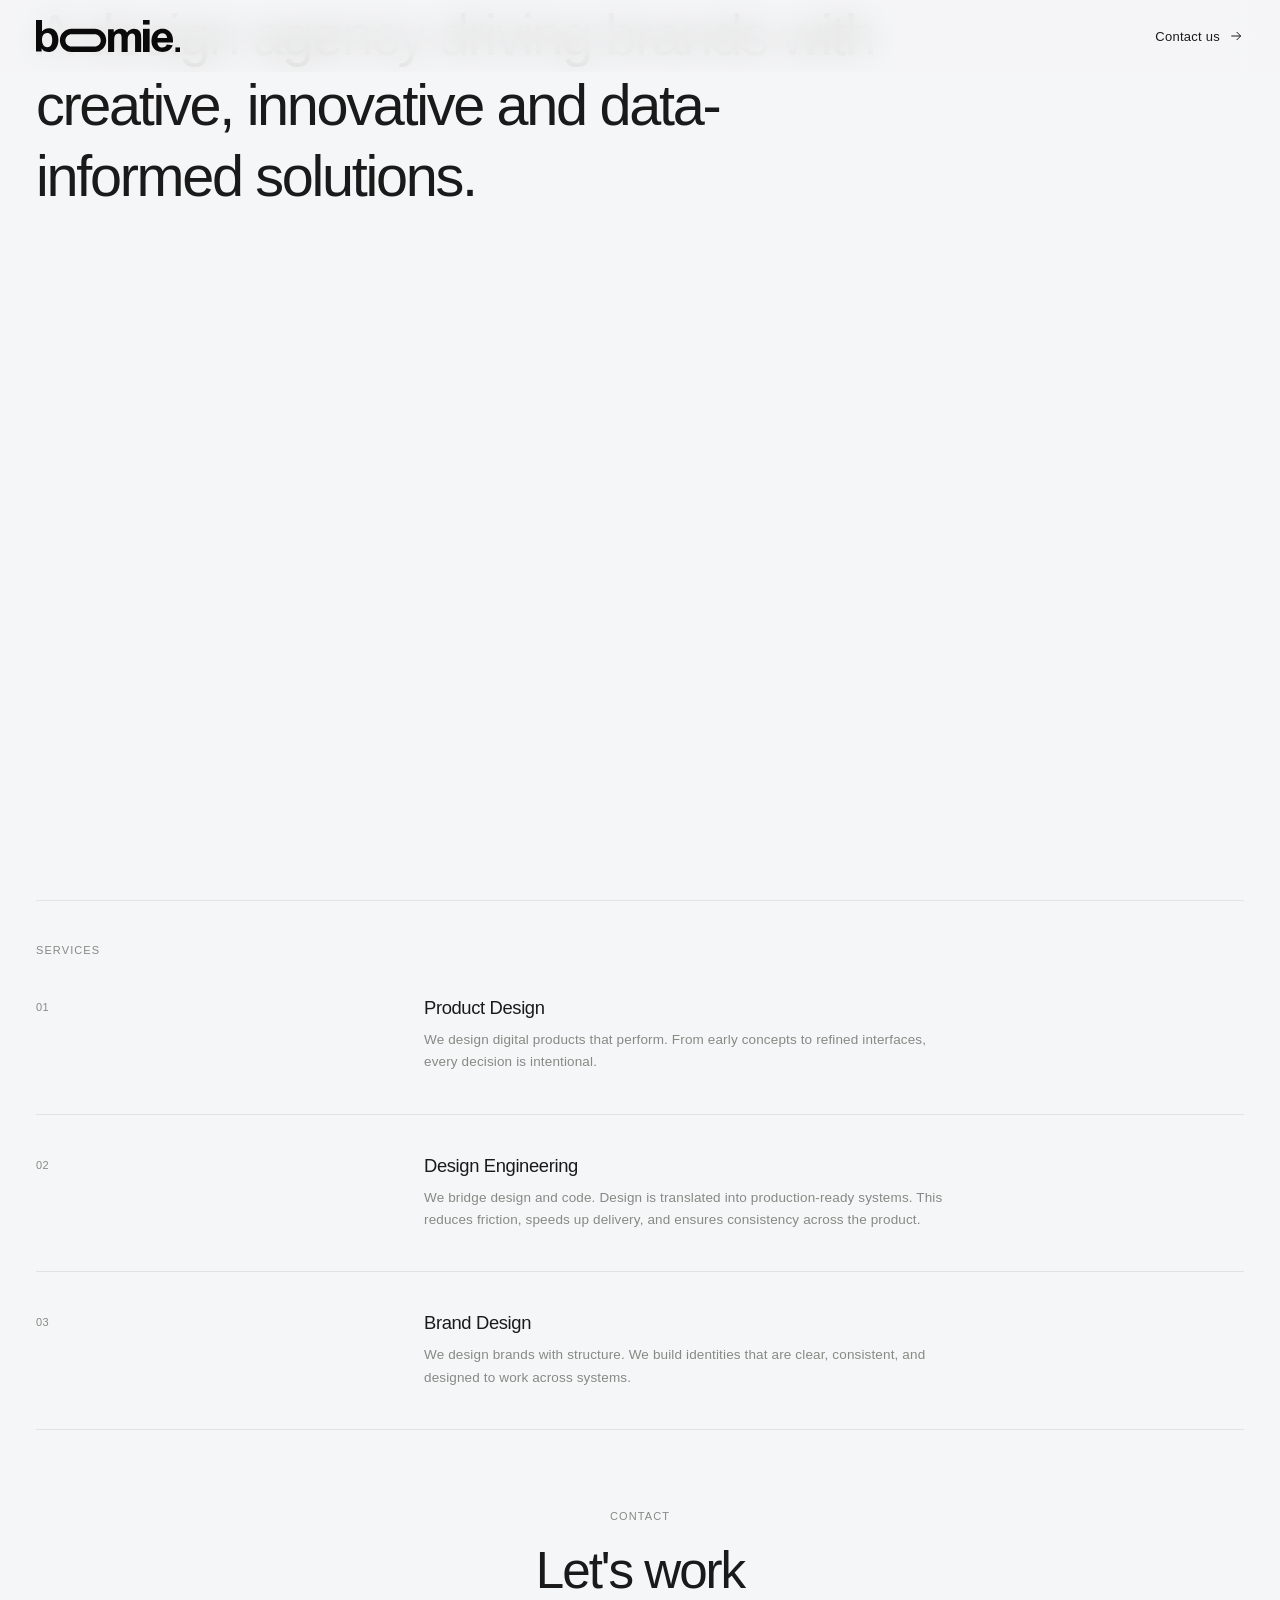
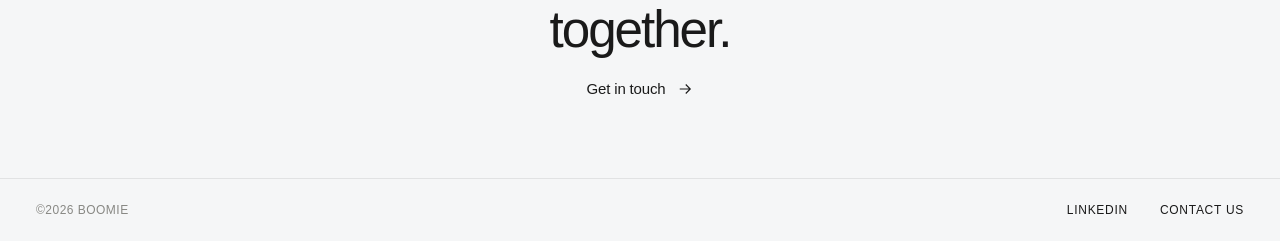
==== index.html @ fd3deb71 "Update hero section alignment and text alignment Changed hero section alignment and text position." ====
<!DOCTYPE html>
<html lang="en">
<head>
  <meta charset="UTF-8" />
  <meta name="viewport" content="width=device-width, initial-scale=1.0" />
  <title>BOOMIE</title>
  <link rel="preconnect" href="https://fonts.googleapis.com" />
  <link rel="preconnect" href="https://fonts.gstatic.com" crossorigin />
  <link href="https://fonts.google.com/share?selection.family=Geist:ital,wght@0,100..900;1,100..900" rel="stylesheet" />
  <style>
*, *::before, *::after { box-sizing: border-box; margin: 0; padding: 0; }
:root {
  --color-bg: #F5F6F7;
  --color-text: #1a1a1a;
  --color-muted: #888884;
  --color-link: #1a1a1a;
  --color-link-hover: #555;
  --color-divider: rgba(0,0,0,0.08);
  --font: 'Geist', sans-serif;
  --ease-out: cubic-bezier(0.22, 1, 0.36, 1);
}
html { scroll-behavior: smooth; }
body {
  background: var(--color-bg);
  color: var(--color-text);
  font-family: var(--font);
  font-size: 14px;
  letter-spacing: 0.01em;
  display: flex;
  flex-direction: column;
  min-height: 100vh;
  -webkit-font-smoothing: antialiased;
}

/* ── Header ── */
.header {
  position: fixed; top: 0; left: 0; right: 0;
  padding: 20px 36px;
  z-index: 100;
  display: flex; justify-content: space-between; align-items: center;
  background: rgba(245, 246, 247, 0.7);
  backdrop-filter: blur(16px) saturate(180%);
  -webkit-backdrop-filter: blur(16px) saturate(180%);
  
  opacity: 0; transform: translateY(-8px);
  animation: fadeUp 0.7s var(--ease-out) 0.1s forwards;
  transition: background 0.3s ease, box-shadow 0.3s ease;
}
.header.scrolled {
  background: rgba(245, 246, 247, 0.85);
  
}
.header__brand { display: flex; flex-direction: row; align-items: center; gap: 10px; }
.header__logo { display: block; flex-shrink: 0; width: 26px; height: 26px; object-fit: contain; }
.header__text { display: flex; flex-direction: column; line-height: 1.25; }
.header__name { font-weight: 500; font-size: 13px; letter-spacing: 0.08em; }
.header__subtitle { font-weight: 300; font-size: 11px; color: var(--color-muted); letter-spacing: 0.04em; }
.header__cta {
  display: inline-flex; align-items: center; gap: 8px;
  color: var(--color-link); text-decoration: none;
  font-weight: 400; font-size: 13px;
  letter-spacing: 0.02em; position: relative;
  transition: gap 0.3s var(--ease-out), color 0.2s;
}
.header__cta::after {
  content: ''; position: absolute; bottom: -2px; left: 0;
  width: 0; height: 1px; background: var(--color-text);
  transition: width 0.35s var(--ease-out);
}
.header__cta:hover::after { width: 100%; }
.header__cta:hover { gap: 14px; color: var(--color-link-hover); }
.header__cta:hover .header__arrow { transform: translateX(4px); }
.header__arrow { width: 16px; height: 16px; stroke-width: 1.5; transition: transform 0.3s var(--ease-out); }

/* ── Hero ── */
.hero {
  display: flex; align-items: bottom;
  justify-content: left; padding: 0 36px; text-align: left;
  min-height: 100vh;
}
.hero__content { max-width: 860px; }
.hero__headline {
  font-family: var(--font);
  font-size: clamp(2rem, 4.5vw, 3.6rem);
  line-height: 1.22;
  letter-spacing: -0.04em;
  opacity: 0; transform: translateY(20px);
  will-change: opacity, transform;
}
.hero__headline.visible { animation: fadeUp 0.9s var(--ease-out) forwards; }
.hero__line { display: inline; }
.hero__line--muted { color: var(--color-muted); }
.hero__line--bold { color: var(--color-text); }

/* ── Services ── */
.services { padding: 0 36px 80px; }
.services__header {
  padding: 40px 0 0;
  border-top: 1px solid var(--color-divider);
  margin-bottom: 0;
}
.services__title {
  font-size: 11px; font-weight: 500; letter-spacing: 0.1em;
  text-transform: uppercase; color: var(--color-muted);
}
.services__list { display: flex; flex-direction: column; }
.service {
  display: grid;
  grid-template-columns: 2fr 5fr;
  gap: 0 60px;
  padding: 40px 0;
  border-bottom: 1px solid var(--color-divider);
  opacity: 0; transform: translateY(16px);
  transition: opacity 0.7s var(--ease-out), transform 0.7s var(--ease-out);
}
.service.visible { opacity: 1; transform: translateY(0); }
.service__number { font-size: 11px; color: var(--color-muted); font-weight: 300; letter-spacing: 0.04em; padding-top: 4px; }
.service__name { font-size: 1.15rem; font-weight: 500; letter-spacing: -0.02em; color: var(--color-text); margin-bottom: 10px; line-height: 1.2; }
.service__desc { font-size: 13.5px; font-weight: 300; color: var(--color-muted); line-height: 1.65; max-width: 520px; }

/* ── Contact Section ── */
.contact {
  padding: 0px 36px 80px;
  display: flex;
  flex-direction: column;
  align-items: center;
  text-align: center;
  gap: 20px;
  opacity: 0; transform: translateY(20px);
  transition: opacity 0.8s var(--ease-out), transform 0.8s var(--ease-out);
}
.contact.visible { opacity: 1; transform: translateY(0); }
.contact__label {
  font-size: 11px; font-weight: 500; letter-spacing: 0.1em;
  text-transform: uppercase; color: var(--color-muted);
}
.contact__heading {
  font-size: clamp(2rem, 4vw, 3.2rem);
  font-weight: 400; letter-spacing: -0.04em;
  line-height: 1.15; color: var(--color-text);
}


.contact__detail {
  font-size: 13px; font-weight: 300; color: var(--color-muted);
  letter-spacing: 0.01em;
}
.contact__detail a {
  color: var(--color-muted); text-decoration: none;
  transition: color 0.2s;
}
.contact__detail a:hover { color: var(--color-text); }
.contact__cta {
  display: inline-flex; align-items: center; gap: 10px;
  color: var(--color-link); text-decoration: none;
  font-weight: 400; font-size: 15px;
  letter-spacing: -0.01em; position: relative;
  transition: gap 0.3s var(--ease-out), color 0.2s;
  align-self: center;
}
.contact__cta::after {
  content: ''; position: absolute; bottom: -2px; left: 0;
  width: 0; height: 1px; background: var(--color-text);
  transition: width 0.35s var(--ease-out);
}
.contact__cta:hover::after { width: 100%; }
.contact__cta:hover { gap: 16px; color: var(--color-link-hover); }
.contact__cta:hover .contact__arrow { transform: translateX(4px); }
.contact__arrow { width: 18px; height: 18px; stroke-width: 1.5; transition: transform 0.3s var(--ease-out); }

/* ── Footer ── */
.footer {
  display: flex; justify-content: space-between; align-items: center;
  padding: 24px 36px;
  border-top: 1px solid var(--color-divider);
  opacity: 0;
  animation: fadeUp 0.7s var(--ease-out) 1.2s forwards;
}
.footer__copy { font-size: 12px; color: var(--color-muted); font-weight: 300; letter-spacing: 0.04em; }
.footer__nav { display: flex; gap: 32px; }
.footer__link {
  font-size: 12px; font-weight: 400; letter-spacing: 0.06em;
  text-transform: uppercase; color: var(--color-text);
  text-decoration: none; position: relative; transition: color 0.2s;
}
.footer__link::after {
  content: ''; position: absolute; bottom: -2px; left: 0;
  width: 0; height: 1px; background: var(--color-text);
  transition: width 0.3s var(--ease-out);
}
.footer__link:hover::after { width: 100%; }
.footer__link:hover { color: var(--color-link-hover); }

@keyframes fadeUp { to { opacity: 1; transform: translateY(0); } }

@media (max-width: 700px) {
  .header { padding: 16px 24px; }
  .hero { padding: 0 24px; }
  .services { padding: 0 24px 60px; }
  .service { grid-template-columns: 1fr; gap: 8px; }
  .contact { padding: 60px 24px; }
  .footer { padding: 20px 24px; flex-direction: column; gap: 16px; align-items: flex-start; }
}
  </style>
</head>
<body>

  <header class="header" id="header">
    <div class="header__brand">
<svg width="144" height="32" viewBox="0 0 144 32" fill="none" xmlns="http://www.w3.org/2000/svg">
<path d="M6.11669 11.2461C7.89089 9.20009 10.0943 8.17706 12.727 8.17706C14.6014 8.17706 16.2683 8.64922 17.7277 9.59356C19.2014 10.5236 20.3461 11.8685 21.1616 13.6284C21.9915 15.3883 22.4064 17.463 22.4064 19.8524C22.4064 22.2991 21.9843 24.4453 21.1402 26.2911C20.3103 28.1225 19.1656 29.5318 17.7062 30.5191C16.2468 31.5064 14.6085 32 12.7914 32C11.2032 32 9.84394 31.7281 8.71361 31.1844C7.59758 30.6407 6.59601 29.7322 5.70892 28.4587H5.62307V31.4634H0V0H6.03085V11.2461H6.11669ZM11.0959 12.9846C10.0943 12.9846 9.20724 13.2421 8.4346 13.7572C7.66196 14.2723 7.06103 15.0306 6.63178 16.0322C6.20254 17.0194 5.98792 18.207 5.98792 19.5949C5.98792 22.0845 6.46009 23.9732 7.40442 25.2609C8.34875 26.5486 9.65794 27.1925 11.332 27.1925C12.3192 27.1925 13.1777 26.9206 13.9074 26.3769C14.6515 25.8332 15.2238 25.032 15.6244 23.9732C16.025 22.9144 16.2253 21.6409 16.2253 20.1529C16.2253 17.8493 15.7889 16.0823 14.9162 14.8518C14.0434 13.607 12.7699 12.9846 11.0959 12.9846Z" fill="#0B0A0A"/>
<path d="M97.8251 8.82739C100.224 8.82739 102.045 9.5037 103.288 10.8563C104.546 12.1947 105.174 14.3233 105.174 17.2421V31.9998H99.0825V17.3489C99.0825 16.0959 98.8296 15.1277 98.3238 14.4443C97.8179 13.7609 97.0447 13.4192 96.0041 13.4192C95.137 13.4192 94.3782 13.6683 93.7279 14.1667C93.0775 14.6507 92.5717 15.3555 92.2103 16.281C91.849 17.2065 91.6684 18.317 91.6684 19.6127V31.9998H85.5767V17.6692C85.5767 16.3308 85.3526 15.2915 84.9046 14.5511C84.4566 13.7965 83.6834 13.4192 82.585 13.4192C79.6367 13.4192 78.1625 15.4837 78.1625 19.6127V31.9998H72.0708V9.33996H77.7506V12.2232H77.794C78.6756 11.0841 79.6728 10.237 80.7857 9.68167C81.8985 9.11215 83.1992 8.82739 84.6878 8.82739C87.5783 8.82739 89.6812 10.0163 90.9963 12.394C91.9647 11.1838 93.0125 10.2868 94.1398 9.70303C95.2815 9.11927 96.51 8.82739 97.8251 8.82739Z" fill="#0B0A0A"/>
<path d="M126.119 27.5114C127.358 27.5114 128.374 27.2331 129.167 26.6764C129.974 26.1058 130.531 25.3543 130.837 24.4218L136.683 25.3403C135.903 27.4975 134.637 29.1467 132.883 30.288C131.13 31.4292 128.979 31.9998 126.432 31.9998C124.039 31.9998 122.021 31.5266 120.378 30.5802C118.736 29.6338 117.504 28.3047 116.683 26.5929C115.862 24.8671 115.452 22.8491 115.452 20.5389C115.452 18.4095 115.876 16.4541 116.725 14.6727C117.588 12.8913 118.841 11.4717 120.483 10.414C122.125 9.35625 124.08 8.82739 126.349 8.82739C128.506 8.82739 130.378 9.28667 131.965 10.2052C133.565 11.1098 134.804 12.4459 135.681 14.2134C136.557 15.967 136.996 18.0894 136.996 20.5806V22.3759H121.422C121.561 24.0182 122.042 25.2847 122.863 26.1754C123.684 27.0661 124.769 27.5114 126.119 27.5114ZM121.443 18.0964H131.15C131.011 16.5515 130.524 15.3686 129.689 14.5474C128.854 13.7263 127.748 13.3157 126.37 13.3157C125.062 13.3157 123.955 13.7402 123.051 14.5892C122.146 15.4242 121.61 16.5933 121.443 18.0964Z" fill="#0B0A0A"/>
<path d="M58.6556 26.4826V31.9998H35.4832V26.4826H58.6556ZM64.7245 20.4136C64.7245 17.0618 62.0074 14.3446 58.6556 14.3446H35.4832C32.1314 14.3446 29.4142 17.0618 29.4142 20.4136C29.4142 23.7654 32.1314 26.4826 35.4832 26.4826V31.9998C29.0843 31.9998 23.897 26.8125 23.897 20.4136C23.897 14.0147 29.0843 8.82739 35.4832 8.82739H58.6556C65.0545 8.82739 70.2418 14.0147 70.2418 20.4136C70.2418 26.8125 65.0545 31.9998 58.6556 31.9998V26.4826C62.0074 26.4826 64.7245 23.7654 64.7245 20.4136Z" fill="#0B0A0A"/>
<path d="M139.428 27.4285V31.9999H144V27.4285H139.428Z" fill="#0B0A0A"/>
<path d="M107.003 32V8.82759H113.623V32H107.003Z" fill="#0B0A0A"/>
<path d="M106.971 0V4.57143H113.6V0H106.971Z" fill="#0B0A0A"/>
</svg>
    </div>
    <a class="header__cta" href="mailto:hello@boomieagency.com">
      <span>Contact us</span>
      <svg class="header__arrow" viewBox="0 0 24 24" fill="none" stroke="currentColor">
        <path d="M5 12h14M13 6l6 6-6 6"/>
      </svg>
    </a>
  </header>

  <main class="hero" id="hero">
    <div class="hero__content">
      <p class="hero__headline">
        <span class="hero__line hero__line--muted">A design agency driving brands with </span><span class="hero__line hero__line--bold">creative, innovative and data-informed solutions.</span>
      </p>
    </div>
  </main>

  <section class="services">
    <div class="services__header">
      <span class="services__title">Services</span>
    </div>
    <div class="services__list">
      <div class="service">
        <span class="service__number">01</span>
        <div class="service__body">
          <h3 class="service__name">Product Design</h3>
          <p class="service__desc">We design digital products that perform. From early concepts to refined interfaces, every decision is intentional.</p>
        </div>
      </div>
      <div class="service">
        <span class="service__number">02</span>
        <div class="service__body">
          <h3 class="service__name">Design Engineering</h3>
          <p class="service__desc">We bridge design and code. Design is translated into production-ready systems. This reduces friction, speeds up delivery, and ensures consistency across the product.</p>
        </div>
      </div>
      <div class="service">
        <span class="service__number">03</span>
        <div class="service__body">
          <h3 class="service__name">Brand Design</h3>
          <p class="service__desc">We design brands with structure. We build identities that are clear, consistent, and designed to work across systems.</p>
        </div>
      </div>
    </div>
  </section>

  <section class="contact" id="contact">
    <p class="contact__label">Contact</p>
    <h2 class="contact__heading">Let's work<br>together.</h2>
    <a class="contact__cta" href="mailto:hello@boomieagency.com">
      <span>Get in touch</span>
      <svg class="contact__arrow" viewBox="0 0 24 24" fill="none" stroke="currentColor">
        <path d="M5 12h14M13 6l6 6-6 6"/>
      </svg>
    </a>
  </section>

  <footer class="footer">
    <span class="footer__copy">©2026 BOOMIE</span>
    <nav class="footer__nav">
      <a href="https://www.linkedin.com/company/boomie-agency/" class="footer__link">LinkedIn</a>
      <a href="mailto:hello@boomieagency.com" class="footer__link">Contact Us</a>
    </nav>
  </footer>

  <script>
document.addEventListener('DOMContentLoaded', () => {
  // Hero headline
  const headline = document.querySelector('.hero__headline');
  setTimeout(() => headline.classList.add('visible'), 300);

  // Hero tilt
  const hero = document.getElementById('hero');
  const content = hero.querySelector('.hero__content');
  hero.addEventListener('mousemove', (e) => {
    const rect = hero.getBoundingClientRect();
    const dx = (e.clientX - (rect.left + rect.width/2)) / (rect.width/2);
    const dy = (e.clientY - (rect.top + rect.height/2)) / (rect.height/2);
    content.style.transform = `perspective(1200px) rotateX(${dy * -1.5}deg) rotateY(${dx * 1.5}deg)`;
  });
  hero.addEventListener('mouseleave', () => {
    content.style.transition = 'transform 0.6s cubic-bezier(0.22,1,0.36,1)';
    content.style.transform = 'perspective(1200px) rotateX(0deg) rotateY(0deg)';
  });
  hero.addEventListener('mouseenter', () => { content.style.transition = 'transform 0.1s linear'; });

  // Header scroll effect
  const header = document.getElementById('header');
  window.addEventListener('scroll', () => {
    header.classList.toggle('scrolled', window.scrollY > 20);
  });

  // Scroll reveal for services and contact
  const reveals = document.querySelectorAll('.service, .contact');
  const observer = new IntersectionObserver((entries) => {
    entries.forEach((entry, i) => {
      if (entry.isIntersecting) {
        setTimeout(() => entry.target.classList.add('visible'), i * 120);
        observer.unobserve(entry.target);
      }
    });
  }, { threshold: 0.12 });
  reveals.forEach(el => observer.observe(el));
});
  </script>
</body>
</html>
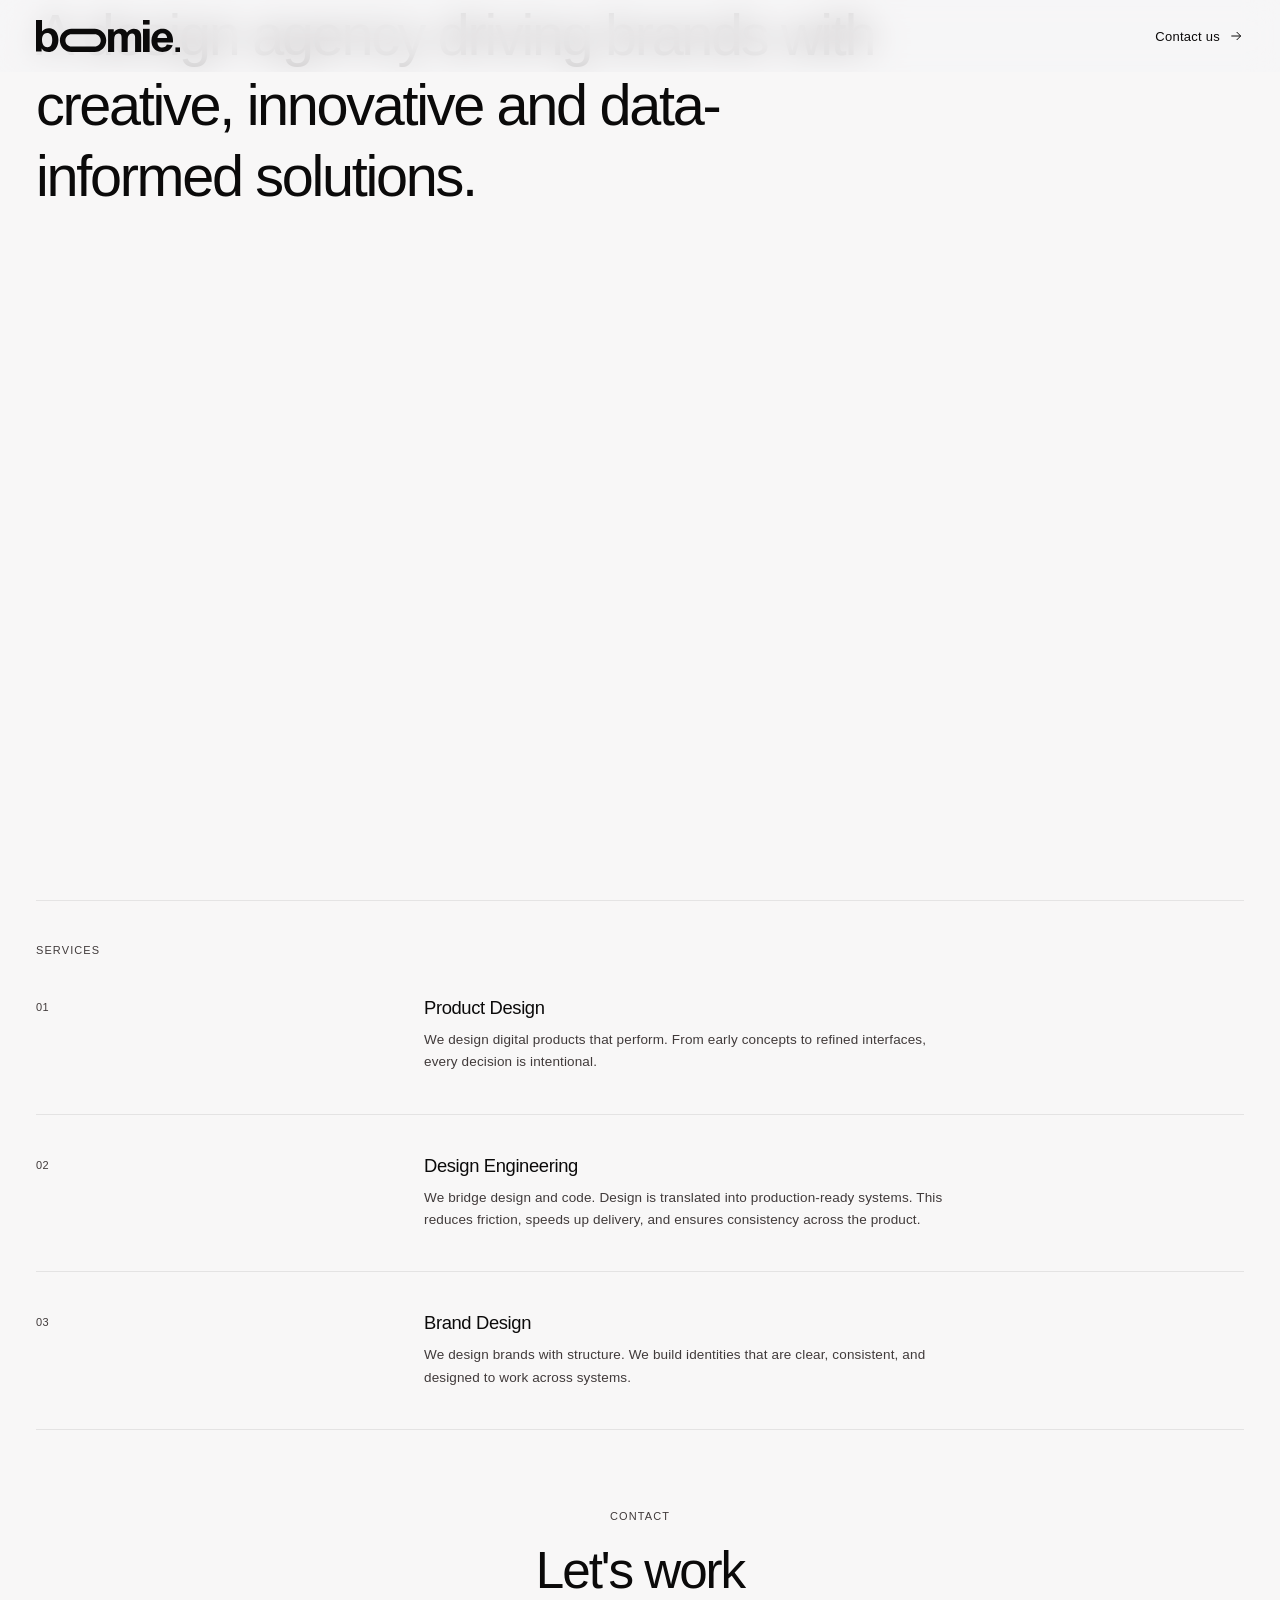
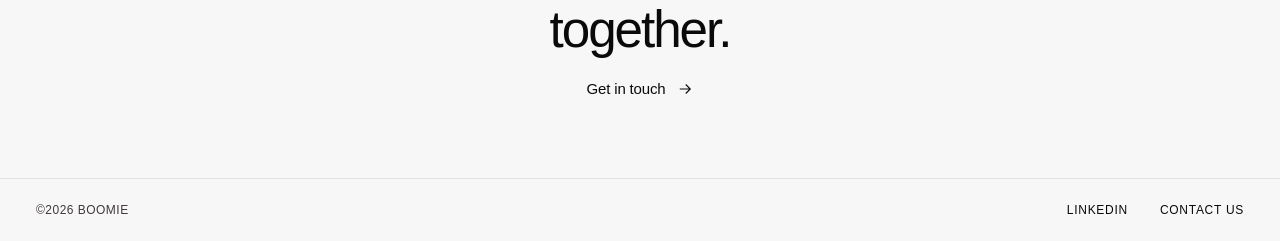
==== commit 78eb3381: "Refactor color variables and hero alignment Updated CSS variables for background, text, and link col" ====
--- a/index.html
+++ b/index.html
@@ -10,11 +10,11 @@
   <style>
 *, *::before, *::after { box-sizing: border-box; margin: 0; padding: 0; }
 :root {
-  --color-bg: #F5F6F7;
-  --color-text: #1a1a1a;
-  --color-muted: #888884;
-  --color-link: #1a1a1a;
-  --color-link-hover: #555;
+  --color-bg: #F8F7F7;
+  --color-text: #0B0A0A;
+  --color-muted: #403A3A;
+  --color-link: #0B0A0A;
+  --color-link-hover: #403A3A;
   --color-divider: rgba(0,0,0,0.08);
   --font: 'Geist', sans-serif;
   --ease-out: cubic-bezier(0.22, 1, 0.36, 1);
@@ -74,8 +74,8 @@
 
 /* ── Hero ── */
 .hero {
-  display: flex; align-items: bottom;
-  justify-content: left; padding: 0 36px; text-align: left;
+  display: flex; align-items: bottom-left;
+  justify-content: bottom-left; padding: 0 36px; text-align: left;
   min-height: 100vh;
 }
 .hero__content { max-width: 860px; }
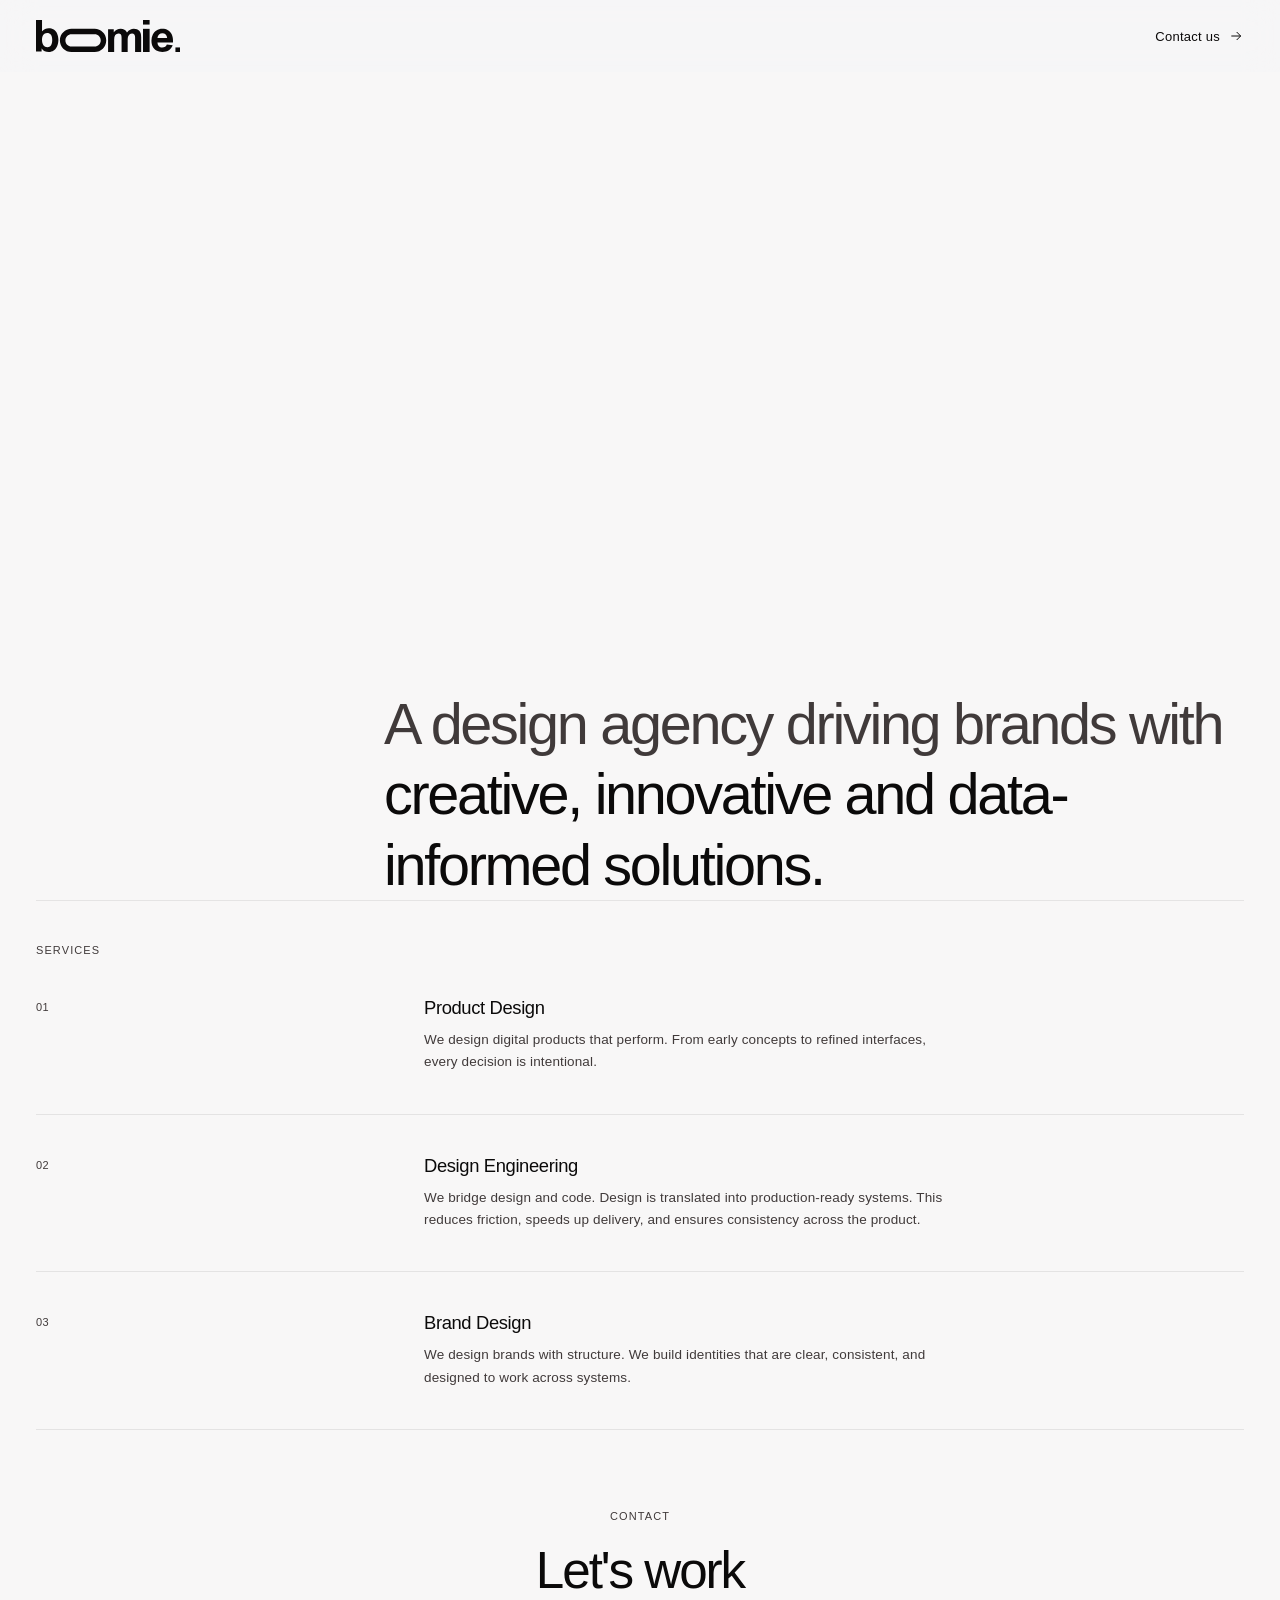
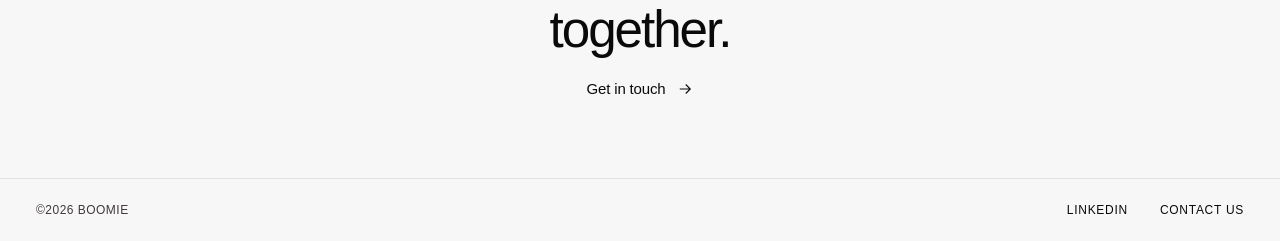
==== commit 0a2be0f2: "Adjust hero alignment and justification styles" ====
--- a/index.html
+++ b/index.html
@@ -74,8 +74,8 @@
 
 /* ── Hero ── */
 .hero {
-  display: flex; align-items: bottom-left;
-  justify-content: bottom-left; padding: 0 36px; text-align: left;
+  display: flex; align-items: flex-end;
+  justify-content: flex-end; padding: 0 36px; text-align: left;
   min-height: 100vh;
 }
 .hero__content { max-width: 860px; }
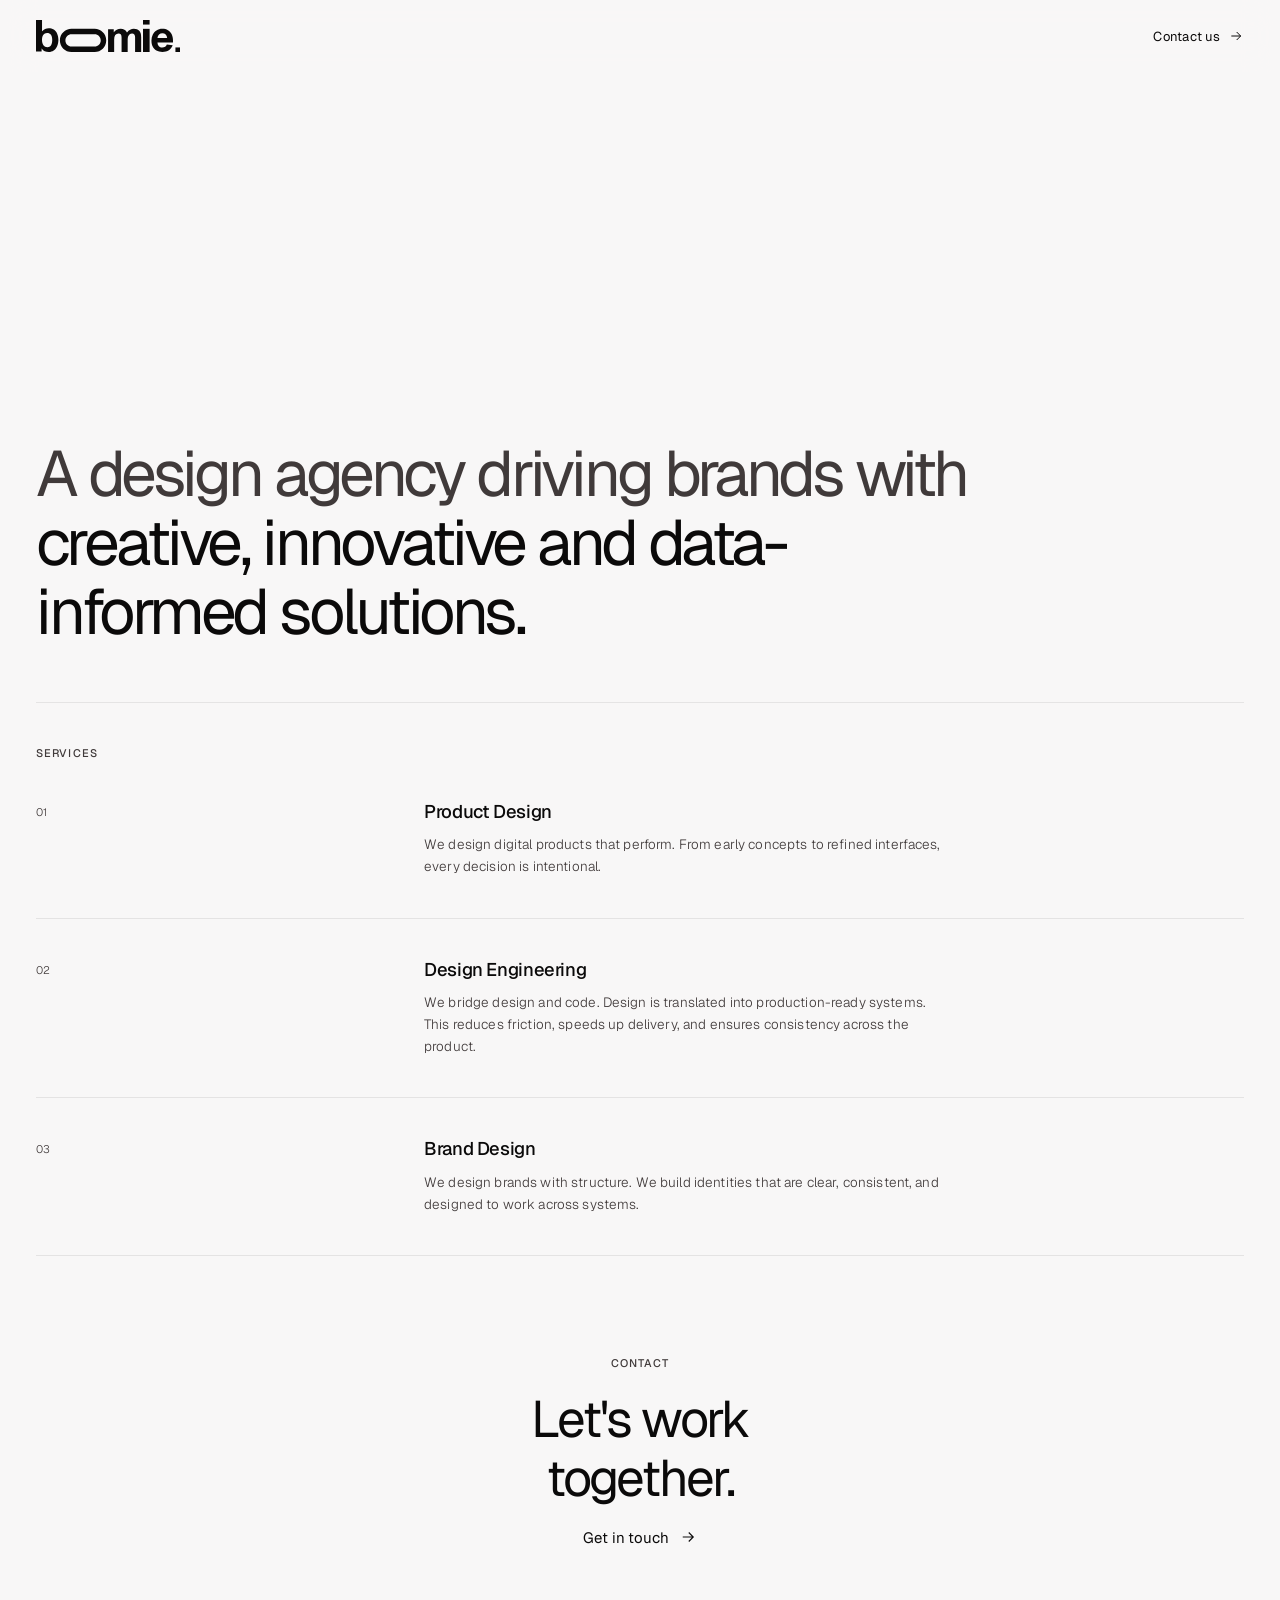
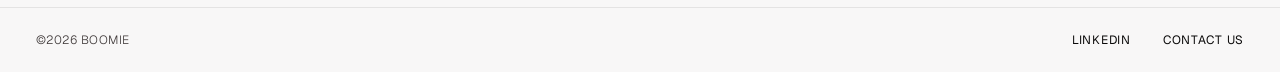
==== commit 659897f8: "Fixes" ====
--- a/index.html
+++ b/index.html
@@ -6,202 +6,8 @@
   <title>BOOMIE</title>
   <link rel="preconnect" href="https://fonts.googleapis.com" />
   <link rel="preconnect" href="https://fonts.gstatic.com" crossorigin />
-  <link href="https://fonts.google.com/share?selection.family=Geist:ital,wght@0,100..900;1,100..900" rel="stylesheet" />
-  <style>
-*, *::before, *::after { box-sizing: border-box; margin: 0; padding: 0; }
-:root {
-  --color-bg: #F8F7F7;
-  --color-text: #0B0A0A;
-  --color-muted: #403A3A;
-  --color-link: #0B0A0A;
-  --color-link-hover: #403A3A;
-  --color-divider: rgba(0,0,0,0.08);
-  --font: 'Geist', sans-serif;
-  --ease-out: cubic-bezier(0.22, 1, 0.36, 1);
-}
-html { scroll-behavior: smooth; }
-body {
-  background: var(--color-bg);
-  color: var(--color-text);
-  font-family: var(--font);
-  font-size: 14px;
-  letter-spacing: 0.01em;
-  display: flex;
-  flex-direction: column;
-  min-height: 100vh;
-  -webkit-font-smoothing: antialiased;
-}
-
-/* ── Header ── */
-.header {
-  position: fixed; top: 0; left: 0; right: 0;
-  padding: 20px 36px;
-  z-index: 100;
-  display: flex; justify-content: space-between; align-items: center;
-  background: rgba(245, 246, 247, 0.7);
-  backdrop-filter: blur(16px) saturate(180%);
-  -webkit-backdrop-filter: blur(16px) saturate(180%);
-  
-  opacity: 0; transform: translateY(-8px);
-  animation: fadeUp 0.7s var(--ease-out) 0.1s forwards;
-  transition: background 0.3s ease, box-shadow 0.3s ease;
-}
-.header.scrolled {
-  background: rgba(245, 246, 247, 0.85);
-  
-}
-.header__brand { display: flex; flex-direction: row; align-items: center; gap: 10px; }
-.header__logo { display: block; flex-shrink: 0; width: 26px; height: 26px; object-fit: contain; }
-.header__text { display: flex; flex-direction: column; line-height: 1.25; }
-.header__name { font-weight: 500; font-size: 13px; letter-spacing: 0.08em; }
-.header__subtitle { font-weight: 300; font-size: 11px; color: var(--color-muted); letter-spacing: 0.04em; }
-.header__cta {
-  display: inline-flex; align-items: center; gap: 8px;
-  color: var(--color-link); text-decoration: none;
-  font-weight: 400; font-size: 13px;
-  letter-spacing: 0.02em; position: relative;
-  transition: gap 0.3s var(--ease-out), color 0.2s;
-}
-.header__cta::after {
-  content: ''; position: absolute; bottom: -2px; left: 0;
-  width: 0; height: 1px; background: var(--color-text);
-  transition: width 0.35s var(--ease-out);
-}
-.header__cta:hover::after { width: 100%; }
-.header__cta:hover { gap: 14px; color: var(--color-link-hover); }
-.header__cta:hover .header__arrow { transform: translateX(4px); }
-.header__arrow { width: 16px; height: 16px; stroke-width: 1.5; transition: transform 0.3s var(--ease-out); }
-
-/* ── Hero ── */
-.hero {
-  display: flex; align-items: flex-end;
-  justify-content: flex-end; padding: 0 36px; text-align: left;
-  min-height: 100vh;
-}
-.hero__content { max-width: 860px; }
-.hero__headline {
-  font-family: var(--font);
-  font-size: clamp(2rem, 4.5vw, 3.6rem);
-  line-height: 1.22;
-  letter-spacing: -0.04em;
-  opacity: 0; transform: translateY(20px);
-  will-change: opacity, transform;
-}
-.hero__headline.visible { animation: fadeUp 0.9s var(--ease-out) forwards; }
-.hero__line { display: inline; }
-.hero__line--muted { color: var(--color-muted); }
-.hero__line--bold { color: var(--color-text); }
-
-/* ── Services ── */
-.services { padding: 0 36px 80px; }
-.services__header {
-  padding: 40px 0 0;
-  border-top: 1px solid var(--color-divider);
-  margin-bottom: 0;
-}
-.services__title {
-  font-size: 11px; font-weight: 500; letter-spacing: 0.1em;
-  text-transform: uppercase; color: var(--color-muted);
-}
-.services__list { display: flex; flex-direction: column; }
-.service {
-  display: grid;
-  grid-template-columns: 2fr 5fr;
-  gap: 0 60px;
-  padding: 40px 0;
-  border-bottom: 1px solid var(--color-divider);
-  opacity: 0; transform: translateY(16px);
-  transition: opacity 0.7s var(--ease-out), transform 0.7s var(--ease-out);
-}
-.service.visible { opacity: 1; transform: translateY(0); }
-.service__number { font-size: 11px; color: var(--color-muted); font-weight: 300; letter-spacing: 0.04em; padding-top: 4px; }
-.service__name { font-size: 1.15rem; font-weight: 500; letter-spacing: -0.02em; color: var(--color-text); margin-bottom: 10px; line-height: 1.2; }
-.service__desc { font-size: 13.5px; font-weight: 300; color: var(--color-muted); line-height: 1.65; max-width: 520px; }
-
-/* ── Contact Section ── */
-.contact {
-  padding: 0px 36px 80px;
-  display: flex;
-  flex-direction: column;
-  align-items: center;
-  text-align: center;
-  gap: 20px;
-  opacity: 0; transform: translateY(20px);
-  transition: opacity 0.8s var(--ease-out), transform 0.8s var(--ease-out);
-}
-.contact.visible { opacity: 1; transform: translateY(0); }
-.contact__label {
-  font-size: 11px; font-weight: 500; letter-spacing: 0.1em;
-  text-transform: uppercase; color: var(--color-muted);
-}
-.contact__heading {
-  font-size: clamp(2rem, 4vw, 3.2rem);
-  font-weight: 400; letter-spacing: -0.04em;
-  line-height: 1.15; color: var(--color-text);
-}
-
-
-.contact__detail {
-  font-size: 13px; font-weight: 300; color: var(--color-muted);
-  letter-spacing: 0.01em;
-}
-.contact__detail a {
-  color: var(--color-muted); text-decoration: none;
-  transition: color 0.2s;
-}
-.contact__detail a:hover { color: var(--color-text); }
-.contact__cta {
-  display: inline-flex; align-items: center; gap: 10px;
-  color: var(--color-link); text-decoration: none;
-  font-weight: 400; font-size: 15px;
-  letter-spacing: -0.01em; position: relative;
-  transition: gap 0.3s var(--ease-out), color 0.2s;
-  align-self: center;
-}
-.contact__cta::after {
-  content: ''; position: absolute; bottom: -2px; left: 0;
-  width: 0; height: 1px; background: var(--color-text);
-  transition: width 0.35s var(--ease-out);
-}
-.contact__cta:hover::after { width: 100%; }
-.contact__cta:hover { gap: 16px; color: var(--color-link-hover); }
-.contact__cta:hover .contact__arrow { transform: translateX(4px); }
-.contact__arrow { width: 18px; height: 18px; stroke-width: 1.5; transition: transform 0.3s var(--ease-out); }
-
-/* ── Footer ── */
-.footer {
-  display: flex; justify-content: space-between; align-items: center;
-  padding: 24px 36px;
-  border-top: 1px solid var(--color-divider);
-  opacity: 0;
-  animation: fadeUp 0.7s var(--ease-out) 1.2s forwards;
-}
-.footer__copy { font-size: 12px; color: var(--color-muted); font-weight: 300; letter-spacing: 0.04em; }
-.footer__nav { display: flex; gap: 32px; }
-.footer__link {
-  font-size: 12px; font-weight: 400; letter-spacing: 0.06em;
-  text-transform: uppercase; color: var(--color-text);
-  text-decoration: none; position: relative; transition: color 0.2s;
-}
-.footer__link::after {
-  content: ''; position: absolute; bottom: -2px; left: 0;
-  width: 0; height: 1px; background: var(--color-text);
-  transition: width 0.3s var(--ease-out);
-}
-.footer__link:hover::after { width: 100%; }
-.footer__link:hover { color: var(--color-link-hover); }
-
-@keyframes fadeUp { to { opacity: 1; transform: translateY(0); } }
-
-@media (max-width: 700px) {
-  .header { padding: 16px 24px; }
-  .hero { padding: 0 24px; }
-  .services { padding: 0 24px 60px; }
-  .service { grid-template-columns: 1fr; gap: 8px; }
-  .contact { padding: 60px 24px; }
-  .footer { padding: 20px 24px; flex-direction: column; gap: 16px; align-items: flex-start; }
-}
-  </style>
+  <link href="https://fonts.googleapis.com/css2?family=Geist:wght@100..900&display=swap" rel="stylesheet" />
+  <link rel="stylesheet" href="style.css" />
 </head>
 <body>
 
@@ -280,46 +86,6 @@
       <a href="mailto:hello@boomieagency.com" class="footer__link">Contact Us</a>
     </nav>
   </footer>
-
-  <script>
-document.addEventListener('DOMContentLoaded', () => {
-  // Hero headline
-  const headline = document.querySelector('.hero__headline');
-  setTimeout(() => headline.classList.add('visible'), 300);
-
-  // Hero tilt
-  const hero = document.getElementById('hero');
-  const content = hero.querySelector('.hero__content');
-  hero.addEventListener('mousemove', (e) => {
-    const rect = hero.getBoundingClientRect();
-    const dx = (e.clientX - (rect.left + rect.width/2)) / (rect.width/2);
-    const dy = (e.clientY - (rect.top + rect.height/2)) / (rect.height/2);
-    content.style.transform = `perspective(1200px) rotateX(${dy * -1.5}deg) rotateY(${dx * 1.5}deg)`;
-  });
-  hero.addEventListener('mouseleave', () => {
-    content.style.transition = 'transform 0.6s cubic-bezier(0.22,1,0.36,1)';
-    content.style.transform = 'perspective(1200px) rotateX(0deg) rotateY(0deg)';
-  });
-  hero.addEventListener('mouseenter', () => { content.style.transition = 'transform 0.1s linear'; });
-
-  // Header scroll effect
-  const header = document.getElementById('header');
-  window.addEventListener('scroll', () => {
-    header.classList.toggle('scrolled', window.scrollY > 20);
-  });
-
-  // Scroll reveal for services and contact
-  const reveals = document.querySelectorAll('.service, .contact');
-  const observer = new IntersectionObserver((entries) => {
-    entries.forEach((entry, i) => {
-      if (entry.isIntersecting) {
-        setTimeout(() => entry.target.classList.add('visible'), i * 120);
-        observer.unobserve(entry.target);
-      }
-    });
-  }, { threshold: 0.12 });
-  reveals.forEach(el => observer.observe(el));
-});
-  </script>
+  <script src="main.js"></script>
 </body>
 </html>
--- a/style.css
+++ b/style.css
@@ -0,0 +1,246 @@
+*, *::before, *::after { box-sizing: border-box; margin: 0; padding: 0; }
+
+:root {
+  --color-bg: #F8F7F7;
+  --color-text: #0B0A0A;
+  --color-muted: #403A3A;
+  --color-link: #0B0A0A;
+  --color-link-hover: #403A3A;
+  --color-divider: rgba(0,0,0,0.08);
+  --font: 'Geist', sans-serif;
+  --ease-out: cubic-bezier(0.22, 1, 0.36, 1);
+}
+
+html { scroll-behavior: smooth; }
+
+body {
+  background: var(--color-bg);
+  color: var(--color-text);
+  font-family: var(--font);
+  font-size: 14px;
+  letter-spacing: 0.01em;
+  min-height: 100vh;
+  -webkit-font-smoothing: antialiased;
+}
+
+/* ── Header ── */
+.header {
+  position: fixed;
+  top: 0;
+  left: 0;
+  right: 0;
+  z-index: 100;
+  padding: 20px 36px;
+  display: flex;
+  justify-content: space-between;
+  align-items: center;
+  background: rgba(248, 247, 247, 0.86);
+  backdrop-filter: blur(16px) saturate(180%);
+  -webkit-backdrop-filter: blur(16px) saturate(180%);
+  opacity: 0;
+  transform: translateY(-8px);
+  animation: fadeUp 0.7s var(--ease-out) 0.1s forwards;
+  transition: background 0.3s ease, box-shadow 0.3s ease;
+}
+
+.header.scrolled { background: rgba(248, 247, 247, 0.96); }
+.header__brand { display: flex; align-items: center; gap: 10px; }
+.header__cta {
+  display: inline-flex;
+  align-items: center;
+  gap: 8px;
+  color: var(--color-link);
+  text-decoration: none;
+  font-weight: 400;
+  font-size: 13px;
+  letter-spacing: 0.02em;
+  position: relative;
+  transition: gap 0.3s var(--ease-out), color 0.2s;
+}
+.header__cta::after {
+  content: '';
+  position: absolute;
+  bottom: -2px;
+  left: 0;
+  width: 0;
+  height: 1px;
+  background: var(--color-text);
+  transition: width 0.35s var(--ease-out);
+}
+.header__cta:hover::after { width: 100%; }
+.header__cta:hover { gap: 14px; color: var(--color-link-hover); }
+.header__cta:hover .header__arrow { transform: translateX(4px); }
+.header__arrow { width: 16px; height: 16px; stroke-width: 1.5; transition: transform 0.3s var(--ease-out); }
+
+/* ── Hero ── */
+.hero {
+  min-height: 78vh;
+  display: flex;
+  align-items: flex-end;
+  justify-content: flex-start;
+  padding: 0 36px 56px;
+  text-align: left;
+}
+
+.hero__content {
+  width: 100%;
+  max-width: 980px;
+}
+
+.hero__headline {
+  max-width: 980px;
+  font-family: var(--font);
+  font-size: clamp(2.6rem, 5vw, 5rem);
+  line-height: 1.08;
+  letter-spacing: -0.055em;
+  opacity: 0;
+  transform: translateY(20px);
+  will-change: opacity, transform;
+}
+.hero__headline.visible { animation: fadeUp 0.9s var(--ease-out) forwards; }
+.hero__line { display: inline; }
+.hero__line--muted { color: var(--color-muted); }
+.hero__line--bold { color: var(--color-text); }
+
+/* ── Services ── */
+.services { padding: 0 36px 100px; }
+.services__header {
+  padding: 40px 0 0;
+  border-top: 1px solid var(--color-divider);
+  margin-bottom: 0;
+}
+.services__title {
+  font-size: 11px;
+  font-weight: 500;
+  letter-spacing: 0.1em;
+  text-transform: uppercase;
+  color: var(--color-muted);
+}
+.services__list { display: flex; flex-direction: column; }
+.service {
+  display: grid;
+  grid-template-columns: 2fr 5fr;
+  gap: 0 60px;
+  padding: 40px 0;
+  border-bottom: 1px solid var(--color-divider);
+  opacity: 0;
+  transform: translateY(16px);
+  transition: opacity 0.7s var(--ease-out), transform 0.7s var(--ease-out);
+}
+.service.visible { opacity: 1; transform: translateY(0); }
+.service__number { font-size: 11px; color: var(--color-muted); font-weight: 300; letter-spacing: 0.04em; padding-top: 4px; }
+.service__name { font-size: 1.15rem; font-weight: 500; letter-spacing: -0.02em; color: var(--color-text); margin-bottom: 10px; line-height: 1.2; }
+.service__desc { font-size: 13.5px; font-weight: 300; color: var(--color-muted); line-height: 1.65; max-width: 520px; }
+
+/* ── Contact Section ── */
+.contact {
+  padding: 0 36px 60px;
+  display: flex;
+  flex-direction: column;
+  align-items: center;
+  text-align: center;
+  gap: 20px;
+  opacity: 0;
+  transform: translateY(20px);
+  transition: opacity 0.8s var(--ease-out), transform 0.8s var(--ease-out);
+}
+.contact.visible { opacity: 1; transform: translateY(0); }
+.contact__label {
+  font-size: 11px;
+  font-weight: 500;
+  letter-spacing: 0.1em;
+  text-transform: uppercase;
+  color: var(--color-muted);
+}
+.contact__heading {
+  font-size: clamp(2rem, 4vw, 3.2rem);
+  font-weight: 400;
+  letter-spacing: -0.04em;
+  line-height: 1.15;
+  color: var(--color-text);
+}
+.contact__cta {
+  display: inline-flex;
+  align-items: center;
+  gap: 10px;
+  color: var(--color-link);
+  text-decoration: none;
+  font-weight: 400;
+  font-size: 15px;
+  letter-spacing: -0.01em;
+  position: relative;
+  transition: gap 0.3s var(--ease-out), color 0.2s;
+  align-self: center;
+}
+.contact__cta::after {
+  content: '';
+  position: absolute;
+  bottom: -2px;
+  left: 0;
+  width: 0;
+  height: 1px;
+  background: var(--color-text);
+  transition: width 0.35s var(--ease-out);
+}
+.contact__cta:hover::after { width: 100%; }
+.contact__cta:hover { gap: 16px; color: var(--color-link-hover); }
+.contact__cta:hover .contact__arrow { transform: translateX(4px); }
+.contact__arrow { width: 18px; height: 18px; stroke-width: 1.5; transition: transform 0.3s var(--ease-out); }
+
+/* ── Footer ── */
+.footer {
+  display: flex;
+  justify-content: space-between;
+  align-items: center;
+  padding: 24px 36px;
+  border-top: 1px solid var(--color-divider);
+  opacity: 0;
+  animation: fadeUp 0.7s var(--ease-out) 1.2s forwards;
+}
+.footer__copy { font-size: 12px; color: var(--color-muted); font-weight: 300; letter-spacing: 0.04em; }
+.footer__nav { display: flex; gap: 32px; }
+.footer__link {
+  font-size: 12px;
+  font-weight: 400;
+  letter-spacing: 0.06em;
+  text-transform: uppercase;
+  color: var(--color-text);
+  text-decoration: none;
+  position: relative;
+  transition: color 0.2s;
+}
+.footer__link::after {
+  content: '';
+  position: absolute;
+  bottom: -2px;
+  left: 0;
+  width: 0;
+  height: 1px;
+  background: var(--color-text);
+  transition: width 0.3s var(--ease-out);
+}
+.footer__link:hover::after { width: 100%; }
+.footer__link:hover { color: var(--color-link-hover); }
+
+@keyframes fadeUp { to { opacity: 1; transform: translateY(0); } }
+
+@media (max-width: 700px) {
+  .header { padding: 16px 24px; }
+  .header__brand svg { width: 120px; height: auto; }
+  .hero {
+    min-height: 70vh;
+    padding: 0 24px 40px;
+    align-items: flex-end;
+    justify-content: flex-start;
+  }
+  .hero__content { max-width: 100%; }
+  .hero__headline {
+    font-size: clamp(2.4rem, 11vw, 4rem);
+    line-height: 1.04;
+    letter-spacing: -0.06em;
+  }
+  .services { padding: 0 24px 72px; }
+  .service { grid-template-columns: 1fr; gap: 8px; }
+  .contact { padding: 0 24px 60px; }
+  .footer { padding: 20px 24px; flex-direction: column; gap: 16px; align-items: flex-start; }
+}
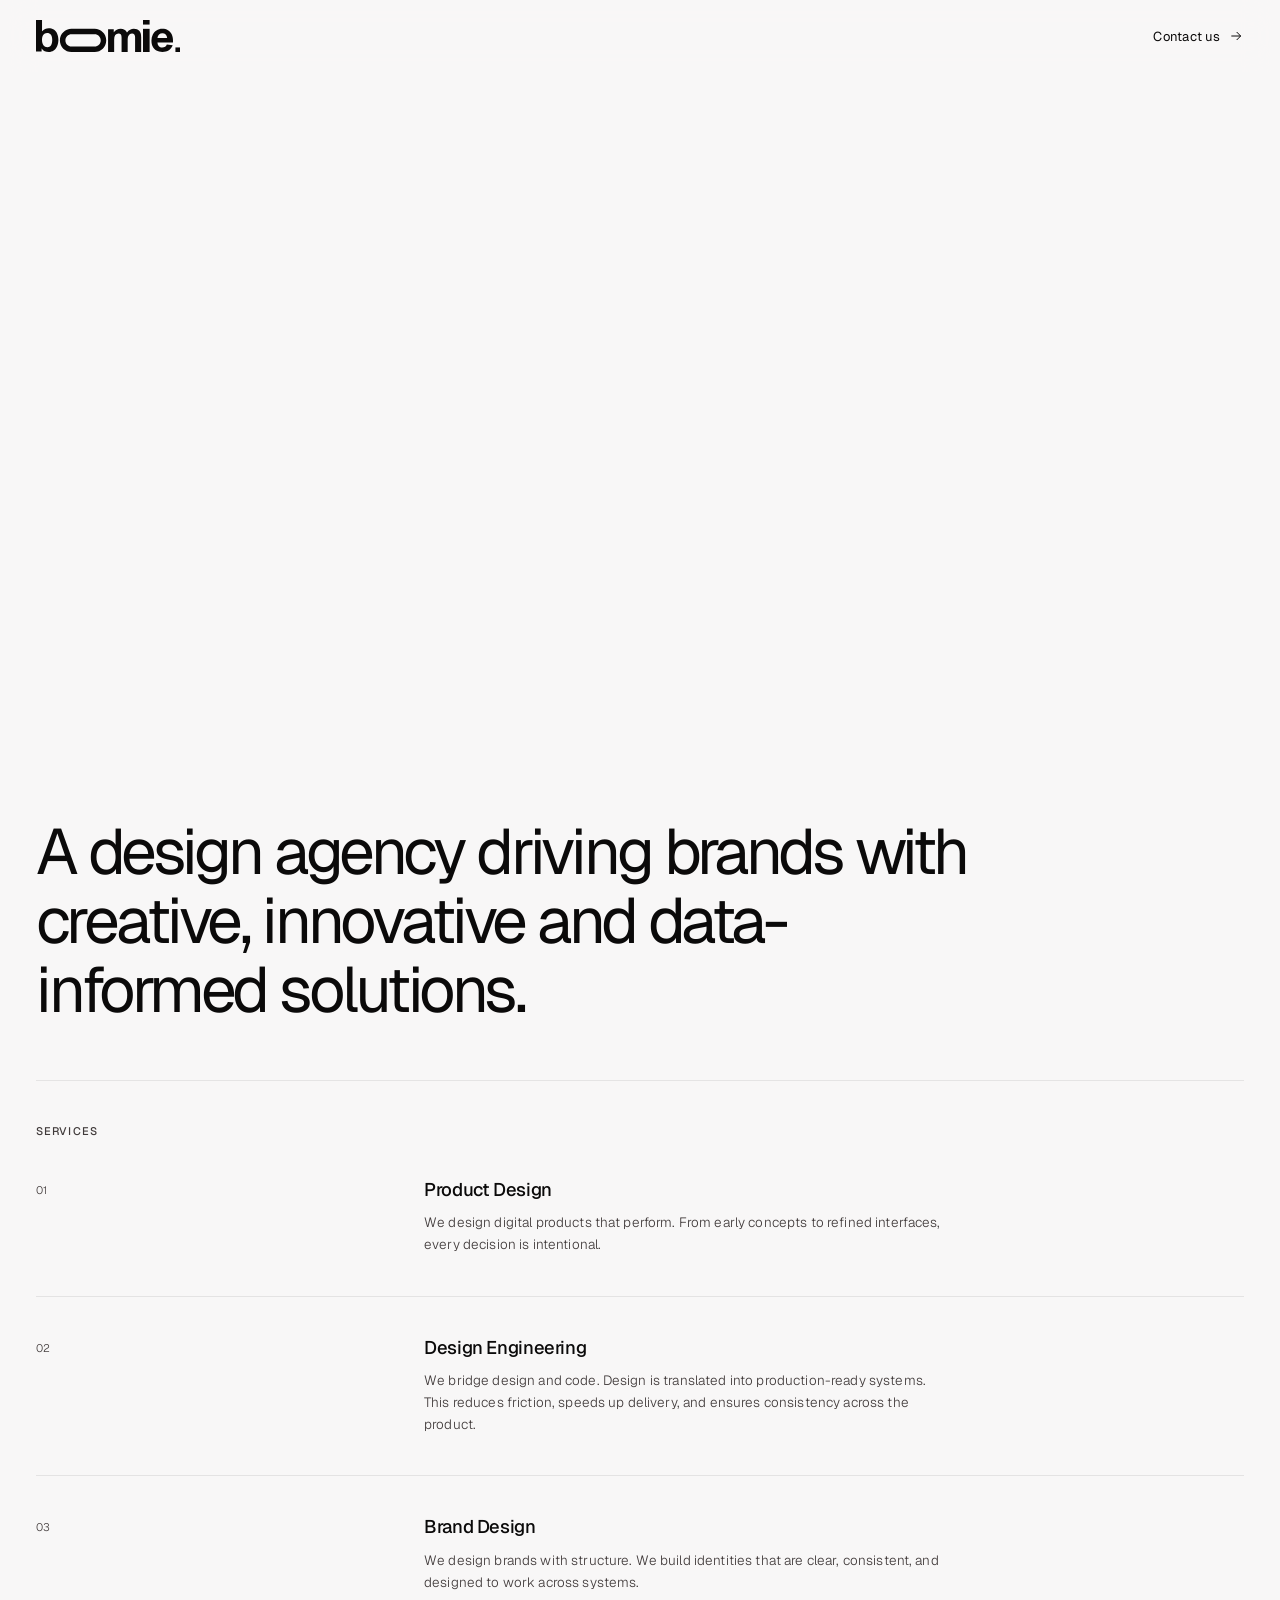
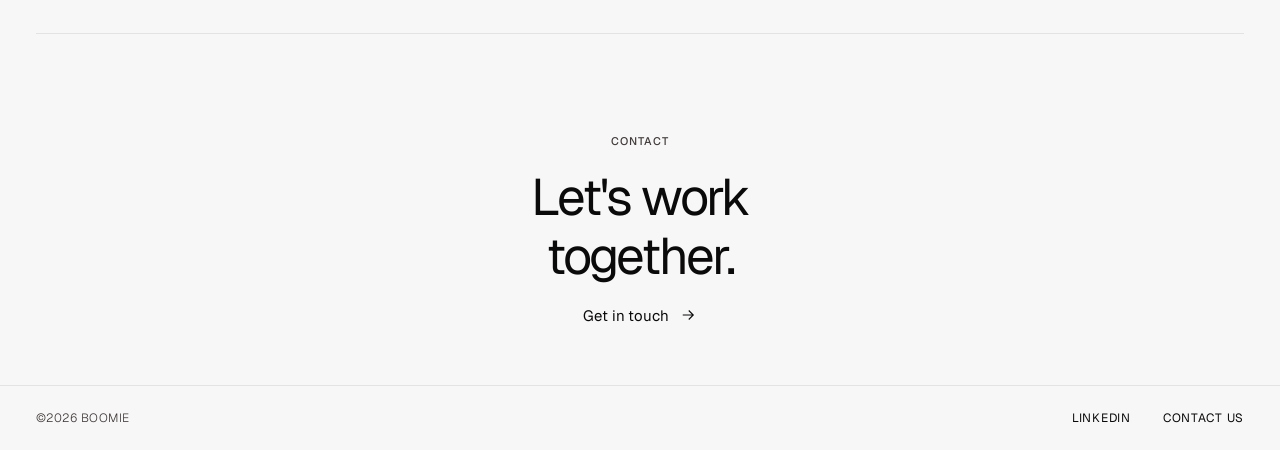
==== commit 2d3da8e9: "Remove muted span from hero headline" ====
--- a/index.html
+++ b/index.html
@@ -34,7 +34,7 @@
   <main class="hero" id="hero">
     <div class="hero__content">
       <p class="hero__headline">
-        <span class="hero__line hero__line--muted">A design agency driving brands with </span><span class="hero__line hero__line--bold">creative, innovative and data-informed solutions.</span>
+        <span class="hero__line hero__line--bold">A design agency driving brands with creative, innovative and data-informed solutions.</span>
       </p>
     </div>
   </main>
--- a/style.css
+++ b/style.css
@@ -74,7 +74,7 @@
 
 /* ── Hero ── */
 .hero {
-  min-height: 78vh;
+  min-height: 120vh;
   display: flex;
   align-items: flex-end;
   justify-content: flex-start;
